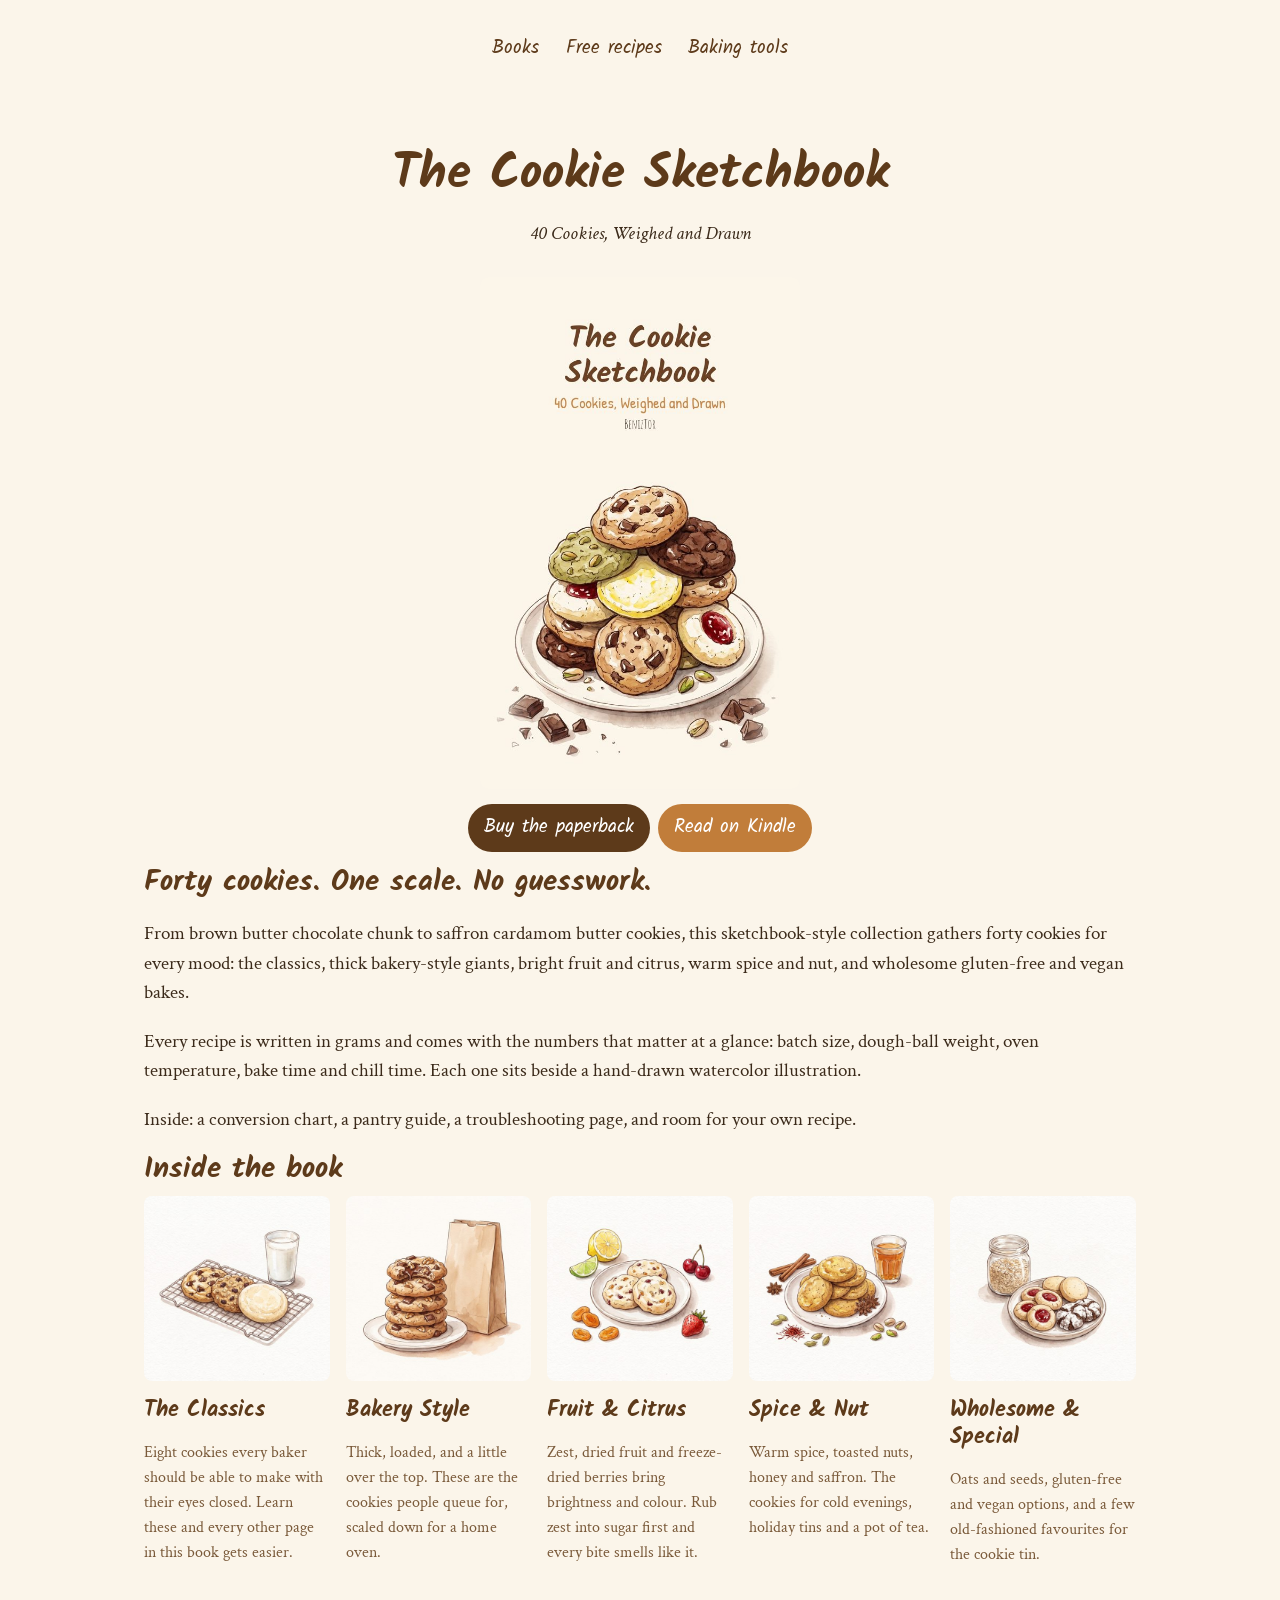
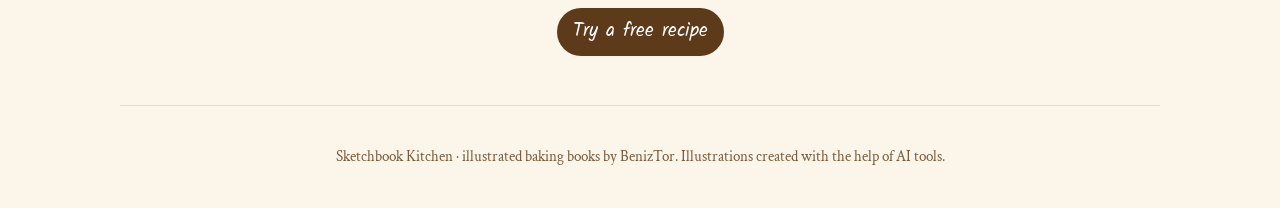
==== cookie.html @ 1b73702d "Add files via upload" ====
<!doctype html><html lang="en"><head><meta charset="utf-8"><meta name="viewport" content="width=device-width,initial-scale=1">
<title>The Cookie Sketchbook</title><meta name="description" content="Illustrated baking books written in grams: Sketchbook Kitchen by BenizTor.">
<link href="https://fonts.googleapis.com/css2?family=Crimson+Text:ital,wght@0,400;0,700;1,400&family=Kalam:wght@400;700&display=swap" rel="stylesheet">
<link rel="stylesheet" href="style.css"></head><body>
<header><nav><a href="index.html">Books</a><a href="samples.html">Free recipes</a><a href="tools.html">Baking tools</a></nav></header>
<main><h1>The Cookie Sketchbook</h1><p class="lead">40 Cookies, Weighed and Drawn</p>
<div style="text-align:center"><img src="img/cookie-cover_ebook.jpg" alt="Cover" style="max-width:320px;width:100%;border-radius:8px"><br>
<a class="btn" href="https://www.amazon.com/s?k=The+Cookie+Sketchbook+BenizTor" rel="nofollow sponsored">Buy the paperback</a><a class="btn alt" href="https://www.amazon.com/s?k=The+Cookie+Sketchbook+BenizTor" rel="nofollow sponsored">Read on Kindle</a></div>
<h2>Forty cookies. One scale. No guesswork.</h2><p>From brown butter chocolate chunk to saffron cardamom butter cookies, this sketchbook-style collection gathers forty cookies for every mood: the classics, thick bakery-style giants, bright fruit and citrus, warm spice and nut, and wholesome gluten-free and vegan bakes.</p><p>Every recipe is written in grams and comes with the numbers that matter at a glance: batch size, dough-ball weight, oven temperature, bake time and chill time. Each one sits beside a hand-drawn watercolor illustration.</p><p>Inside: a conversion chart, a pantry guide, a troubleshooting page, and room for your own recipe.</p><h2>Inside the book</h2><div class="chapters"><div><img src="img/cookie-ch1.jpg" alt="The Classics"><h3>The Classics</h3><p class="meta">Eight cookies every baker should be able to make with their eyes closed. Learn these and every other page in this book gets easier.</p></div><div><img src="img/cookie-ch2.jpg" alt="Bakery Style"><h3>Bakery Style</h3><p class="meta">Thick, loaded, and a little over the top. These are the cookies people queue for, scaled down for a home oven.</p></div><div><img src="img/cookie-ch3.jpg" alt="Fruit &amp; Citrus"><h3>Fruit &amp; Citrus</h3><p class="meta">Zest, dried fruit and freeze-dried berries bring brightness and colour. Rub zest into sugar first and every bite smells like it.</p></div><div><img src="img/cookie-ch4.jpg" alt="Spice &amp; Nut"><h3>Spice &amp; Nut</h3><p class="meta">Warm spice, toasted nuts, honey and saffron. The cookies for cold evenings, holiday tins and a pot of tea.</p></div><div><img src="img/cookie-ch5.jpg" alt="Wholesome &amp; Special"><h3>Wholesome &amp; Special</h3><p class="meta">Oats and seeds, gluten-free and vegan options, and a few old-fashioned favourites for the cookie tin.</p></div></div>
<p style="text-align:center"><a class="btn" href="samples.html#cookie">Try a free recipe</a></p></main>
<footer><p>Sketchbook Kitchen · illustrated baking books by BenizTor. Illustrations created with the help of AI tools.</p><p></p></footer>
</body></html>
---- style.css ----
:root{--bg:#FBF5EA;--ink:#3b2a1a;--head:#5d3a1a;--acc:#c17d3a;--card:#fffaf1;--line:#ead9bf}
*{box-sizing:border-box}body{margin:0;background:var(--bg);color:var(--ink);font-family:'Crimson Text',Georgia,serif;font-size:19px;line-height:1.55}
a{color:var(--head)}header,main,footer{max-width:1040px;margin:0 auto;padding:24px}
h1,h2,h3{font-family:'Kalam',cursive;color:var(--head);line-height:1.2;margin:.3em 0}h1{font-size:2.6em;text-align:center}
.lead{text-align:center;max-width:720px;margin:0 auto 1.5em;font-style:italic}
nav{text-align:center;font-family:'Kalam',cursive;margin:.5em 0 1em}nav a{margin:0 .7em;text-decoration:none}
.grid{display:grid;grid-template-columns:repeat(auto-fit,minmax(220px,1fr));gap:24px}
.card{background:var(--card);border:1px solid var(--line);border-radius:12px;padding:16px;text-align:center}
.card img{width:100%;border-radius:6px}.btn{display:inline-block;margin:6px 4px;padding:9px 16px;border-radius:999px;background:var(--head);color:#fff;text-decoration:none;font-family:'Kalam',cursive}
.btn.alt{background:var(--acc)}.meta{font-size:.85em;color:#7a5a3a}.chapters{display:grid;grid-template-columns:repeat(auto-fit,minmax(180px,1fr));gap:16px}
.chapters img{width:100%;border-radius:8px}.recipe{background:var(--card);border:1px solid var(--line);border-radius:12px;padding:20px;margin:24px 0}
.recipe img{max-width:360px;width:100%;float:right;margin:0 0 12px 20px;border-radius:8px}.recipe:after{content:"";display:block;clear:both}
table{border-collapse:collapse;width:100%;max-width:420px}td{border-bottom:1px solid var(--line);padding:3px 0}td.g{text-align:right;font-weight:bold}
footer{font-size:.8em;color:#7a5a3a;text-align:center;border-top:1px solid var(--line)}
@media(max-width:640px){.recipe img{float:none;margin:0 0 12px;max-width:100%}h1{font-size:2em}}
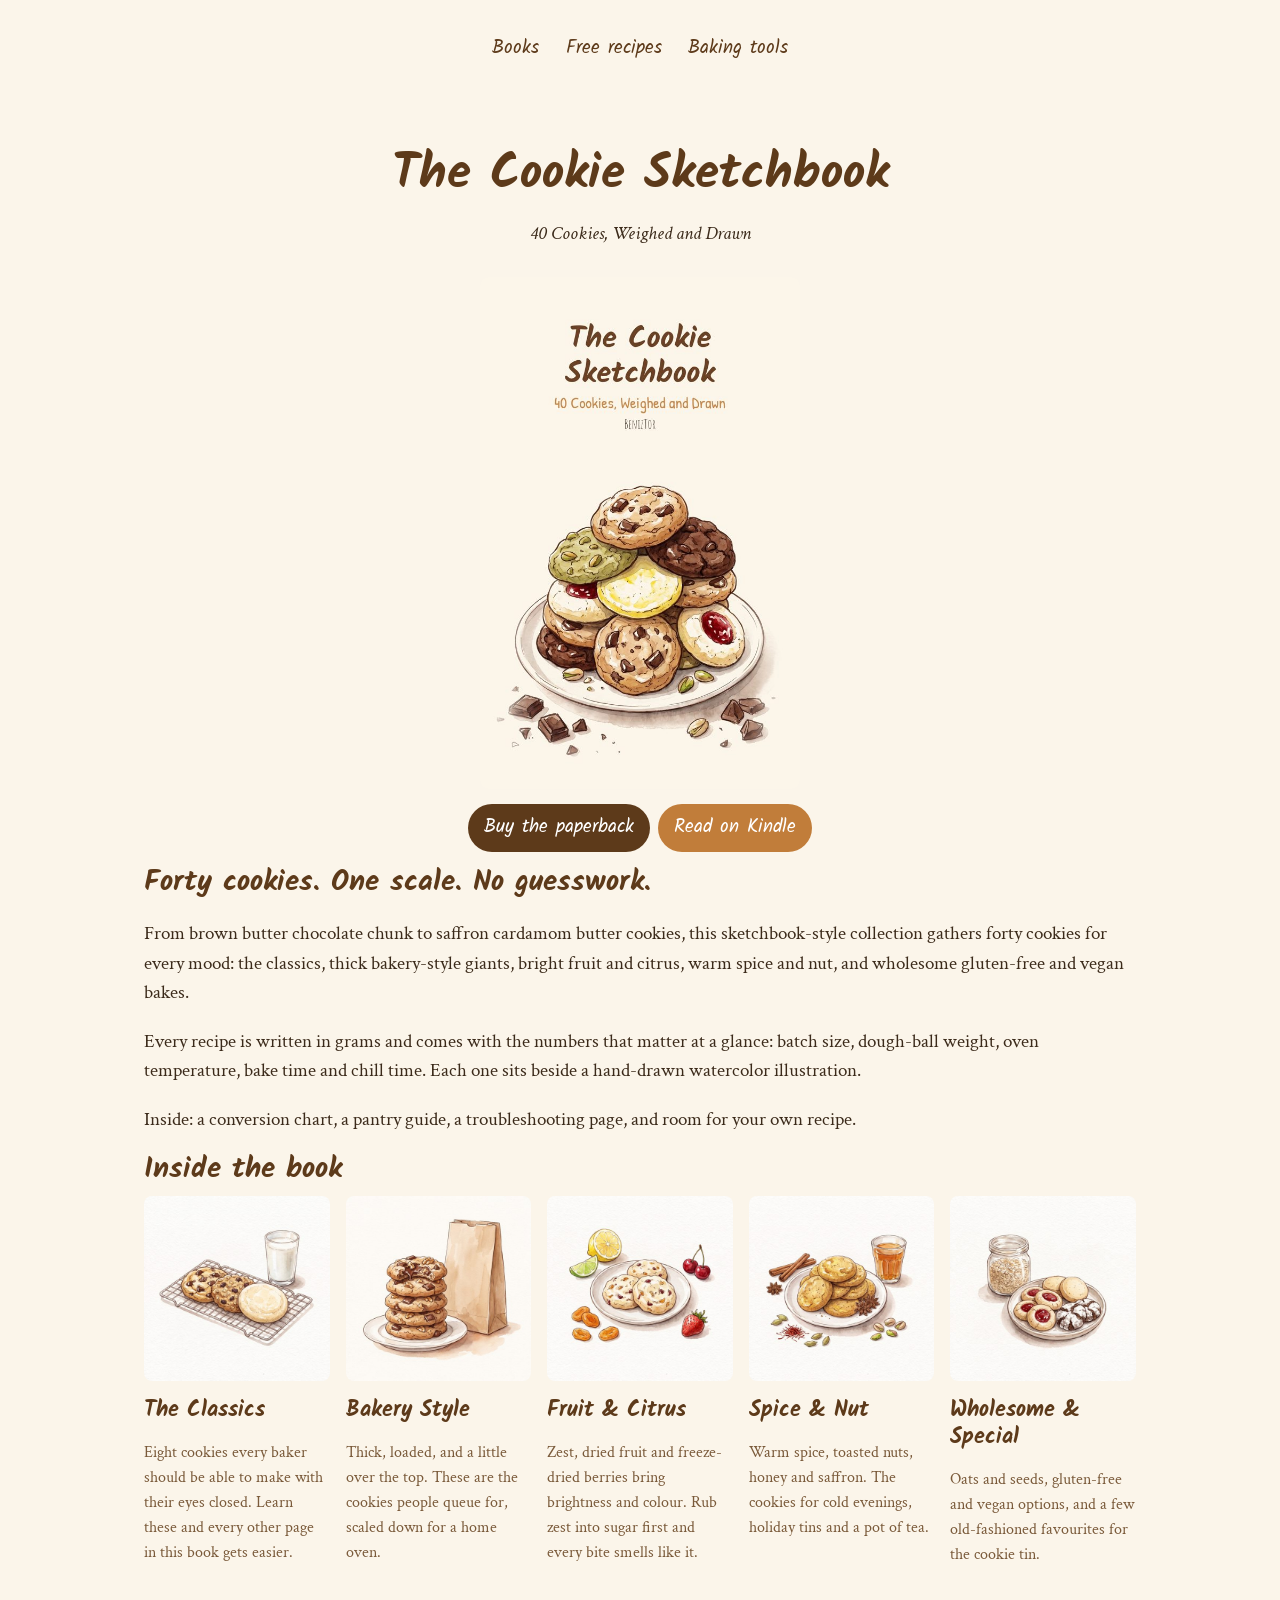
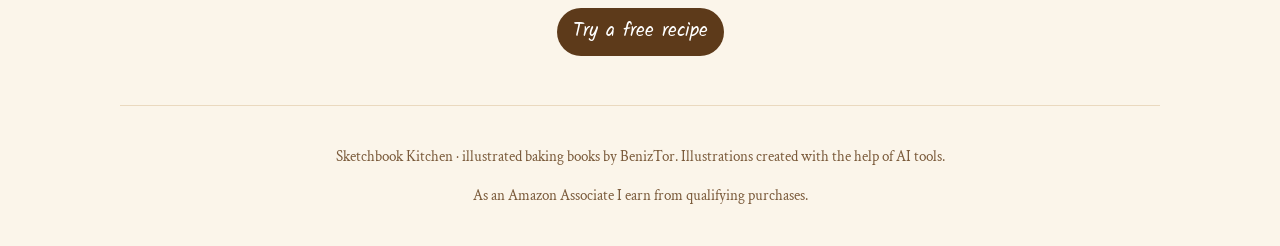
==== commit 0fb6783c: "Add files via upload" ====
--- a/cookie.html
+++ b/cookie.html
@@ -5,8 +5,8 @@
 <header><nav><a href="index.html">Books</a><a href="samples.html">Free recipes</a><a href="tools.html">Baking tools</a></nav></header>
 <main><h1>The Cookie Sketchbook</h1><p class="lead">40 Cookies, Weighed and Drawn</p>
 <div style="text-align:center"><img src="img/cookie-cover_ebook.jpg" alt="Cover" style="max-width:320px;width:100%;border-radius:8px"><br>
-<a class="btn" href="https://www.amazon.com/s?k=The+Cookie+Sketchbook+BenizTor" rel="nofollow sponsored">Buy the paperback</a><a class="btn alt" href="https://www.amazon.com/s?k=The+Cookie+Sketchbook+BenizTor" rel="nofollow sponsored">Read on Kindle</a></div>
+<a class="btn" href="https://www.amazon.com/s?k=The+Cookie+Sketchbook+BenizTor&tag=behmamparvin-20" rel="nofollow sponsored">Buy the paperback</a><a class="btn alt" href="https://www.amazon.com/s?k=The+Cookie+Sketchbook+BenizTor&tag=behmamparvin-20" rel="nofollow sponsored">Read on Kindle</a></div>
 <h2>Forty cookies. One scale. No guesswork.</h2><p>From brown butter chocolate chunk to saffron cardamom butter cookies, this sketchbook-style collection gathers forty cookies for every mood: the classics, thick bakery-style giants, bright fruit and citrus, warm spice and nut, and wholesome gluten-free and vegan bakes.</p><p>Every recipe is written in grams and comes with the numbers that matter at a glance: batch size, dough-ball weight, oven temperature, bake time and chill time. Each one sits beside a hand-drawn watercolor illustration.</p><p>Inside: a conversion chart, a pantry guide, a troubleshooting page, and room for your own recipe.</p><h2>Inside the book</h2><div class="chapters"><div><img src="img/cookie-ch1.jpg" alt="The Classics"><h3>The Classics</h3><p class="meta">Eight cookies every baker should be able to make with their eyes closed. Learn these and every other page in this book gets easier.</p></div><div><img src="img/cookie-ch2.jpg" alt="Bakery Style"><h3>Bakery Style</h3><p class="meta">Thick, loaded, and a little over the top. These are the cookies people queue for, scaled down for a home oven.</p></div><div><img src="img/cookie-ch3.jpg" alt="Fruit &amp; Citrus"><h3>Fruit &amp; Citrus</h3><p class="meta">Zest, dried fruit and freeze-dried berries bring brightness and colour. Rub zest into sugar first and every bite smells like it.</p></div><div><img src="img/cookie-ch4.jpg" alt="Spice &amp; Nut"><h3>Spice &amp; Nut</h3><p class="meta">Warm spice, toasted nuts, honey and saffron. The cookies for cold evenings, holiday tins and a pot of tea.</p></div><div><img src="img/cookie-ch5.jpg" alt="Wholesome &amp; Special"><h3>Wholesome &amp; Special</h3><p class="meta">Oats and seeds, gluten-free and vegan options, and a few old-fashioned favourites for the cookie tin.</p></div></div>
 <p style="text-align:center"><a class="btn" href="samples.html#cookie">Try a free recipe</a></p></main>
-<footer><p>Sketchbook Kitchen · illustrated baking books by BenizTor. Illustrations created with the help of AI tools.</p><p></p></footer>
+<footer><p>Sketchbook Kitchen · illustrated baking books by BenizTor. Illustrations created with the help of AI tools.</p><p>As an Amazon Associate I earn from qualifying purchases.</p></footer>
 </body></html>
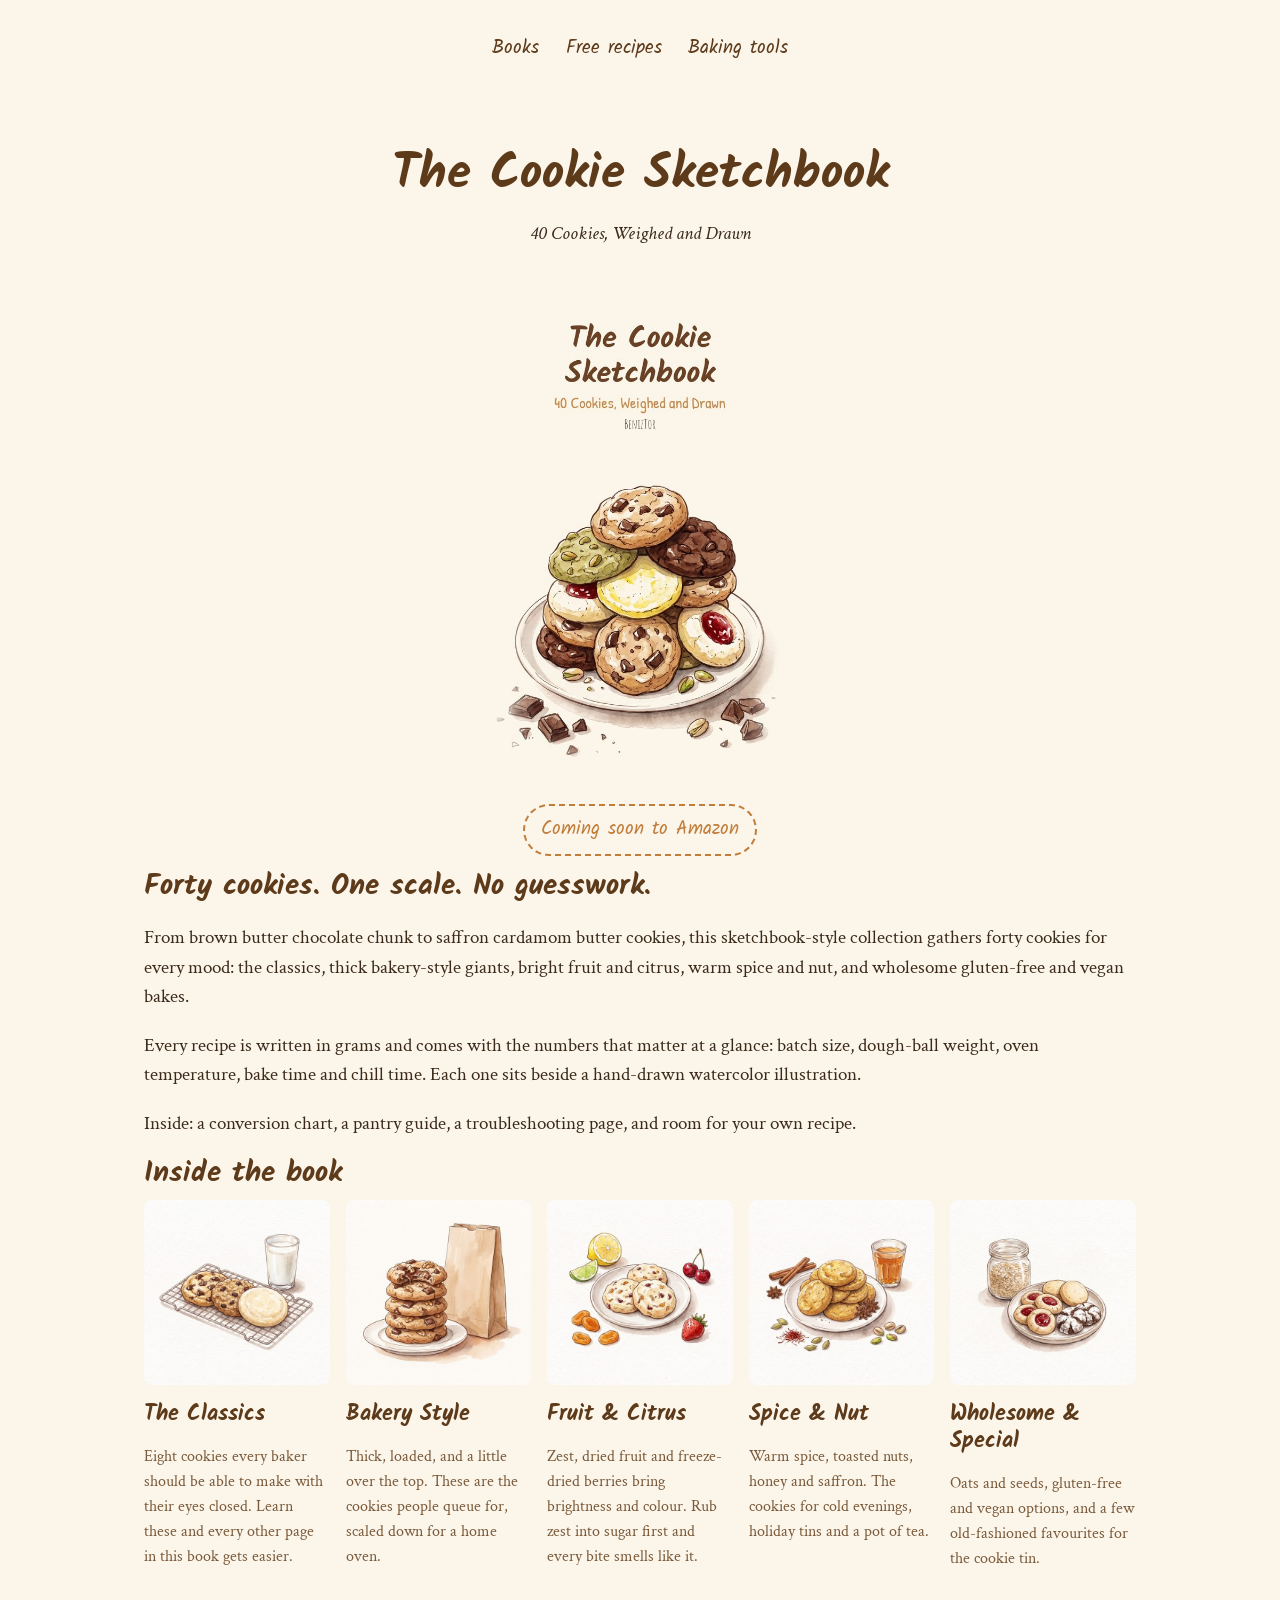
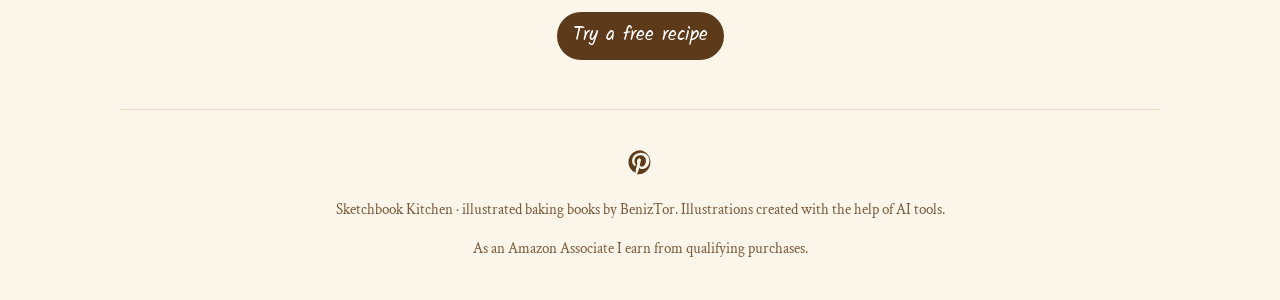
==== commit e41348a1: "Update site 2026-10-03" ====
--- a/cookie.html
+++ b/cookie.html
@@ -1,12 +1,12 @@
 <!doctype html><html lang="en"><head><meta charset="utf-8"><meta name="viewport" content="width=device-width,initial-scale=1">
 <title>The Cookie Sketchbook</title><meta name="description" content="Illustrated baking books written in grams: Sketchbook Kitchen by BenizTor.">
 <link href="https://fonts.googleapis.com/css2?family=Crimson+Text:ital,wght@0,400;0,700;1,400&family=Kalam:wght@400;700&display=swap" rel="stylesheet">
-<link rel="stylesheet" href="style.css"></head><body>
+<link rel="stylesheet" href="style.css"><meta name="p:domain_verify" content="38485bb4b9026ba784b6f9825c03a4b8"/></head><body>
 <header><nav><a href="index.html">Books</a><a href="samples.html">Free recipes</a><a href="tools.html">Baking tools</a></nav></header>
 <main><h1>The Cookie Sketchbook</h1><p class="lead">40 Cookies, Weighed and Drawn</p>
 <div style="text-align:center"><img src="img/cookie-cover_ebook.jpg" alt="Cover" style="max-width:320px;width:100%;border-radius:8px"><br>
-<a class="btn" href="https://www.amazon.com/s?k=The+Cookie+Sketchbook+BenizTor&tag=behmamparvin-20" rel="nofollow sponsored">Buy the paperback</a><a class="btn alt" href="https://www.amazon.com/s?k=The+Cookie+Sketchbook+BenizTor&tag=behmamparvin-20" rel="nofollow sponsored">Read on Kindle</a></div>
+<span class="soon">Coming soon to Amazon</span></div>
 <h2>Forty cookies. One scale. No guesswork.</h2><p>From brown butter chocolate chunk to saffron cardamom butter cookies, this sketchbook-style collection gathers forty cookies for every mood: the classics, thick bakery-style giants, bright fruit and citrus, warm spice and nut, and wholesome gluten-free and vegan bakes.</p><p>Every recipe is written in grams and comes with the numbers that matter at a glance: batch size, dough-ball weight, oven temperature, bake time and chill time. Each one sits beside a hand-drawn watercolor illustration.</p><p>Inside: a conversion chart, a pantry guide, a troubleshooting page, and room for your own recipe.</p><h2>Inside the book</h2><div class="chapters"><div><img src="img/cookie-ch1.jpg" alt="The Classics"><h3>The Classics</h3><p class="meta">Eight cookies every baker should be able to make with their eyes closed. Learn these and every other page in this book gets easier.</p></div><div><img src="img/cookie-ch2.jpg" alt="Bakery Style"><h3>Bakery Style</h3><p class="meta">Thick, loaded, and a little over the top. These are the cookies people queue for, scaled down for a home oven.</p></div><div><img src="img/cookie-ch3.jpg" alt="Fruit &amp; Citrus"><h3>Fruit &amp; Citrus</h3><p class="meta">Zest, dried fruit and freeze-dried berries bring brightness and colour. Rub zest into sugar first and every bite smells like it.</p></div><div><img src="img/cookie-ch4.jpg" alt="Spice &amp; Nut"><h3>Spice &amp; Nut</h3><p class="meta">Warm spice, toasted nuts, honey and saffron. The cookies for cold evenings, holiday tins and a pot of tea.</p></div><div><img src="img/cookie-ch5.jpg" alt="Wholesome &amp; Special"><h3>Wholesome &amp; Special</h3><p class="meta">Oats and seeds, gluten-free and vegan options, and a few old-fashioned favourites for the cookie tin.</p></div></div>
 <p style="text-align:center"><a class="btn" href="samples.html#cookie">Try a free recipe</a></p></main>
-<footer><p>Sketchbook Kitchen · illustrated baking books by BenizTor. Illustrations created with the help of AI tools.</p><p>As an Amazon Associate I earn from qualifying purchases.</p></footer>
+<footer><div class="social"><a href="https://www.pinterest.com/benizkitchen" aria-label="Pinterest" rel="me"><svg viewBox="0 0 24 24" fill="currentColor"><path d="M12 2a10 10 0 0 0-3.6 19.3c-.1-.8-.2-2 0-2.9l1.3-5.4s-.3-.7-.3-1.6c0-1.5.9-2.7 2-2.7.9 0 1.4.7 1.4 1.6 0 1-.6 2.4-.9 3.7-.3 1.1.6 2 1.7 2 2 0 3.5-2.1 3.5-5.2 0-2.7-2-4.6-4.7-4.6-3.2 0-5.1 2.4-5.1 4.9 0 1 .4 2 .9 2.6.1.1.1.2.1.3l-.3 1.4c-.1.2-.2.3-.4.2-1.5-.7-2.4-2.8-2.4-4.5 0-3.7 2.7-7.1 7.7-7.1 4 0 7.2 2.9 7.2 6.8 0 4-2.5 7.3-6 7.3-1.2 0-2.3-.6-2.7-1.4l-.7 2.8c-.3 1-.9 2.2-1.4 3A10 10 0 1 0 12 2z"/></svg></a></div><p>Sketchbook Kitchen · illustrated baking books by BenizTor. Illustrations created with the help of AI tools.</p><p>As an Amazon Associate I earn from qualifying purchases.</p></footer>
 </body></html>
--- a/style.css
+++ b/style.css
@@ -8,9 +8,10 @@
 .grid{display:grid;grid-template-columns:repeat(auto-fit,minmax(220px,1fr));gap:24px}
 .card{background:var(--card);border:1px solid var(--line);border-radius:12px;padding:16px;text-align:center}
 .card img{width:100%;border-radius:6px}.btn{display:inline-block;margin:6px 4px;padding:9px 16px;border-radius:999px;background:var(--head);color:#fff;text-decoration:none;font-family:'Kalam',cursive}
-.btn.alt{background:var(--acc)}.meta{font-size:.85em;color:#7a5a3a}.chapters{display:grid;grid-template-columns:repeat(auto-fit,minmax(180px,1fr));gap:16px}
+.btn.alt{background:var(--acc)}.soon{display:inline-block;margin:6px 4px;padding:9px 16px;border-radius:999px;border:2px dashed var(--acc);color:var(--acc);font-family:'Kalam',cursive}.meta{font-size:.85em;color:#7a5a3a}.chapters{display:grid;grid-template-columns:repeat(auto-fit,minmax(180px,1fr));gap:16px}
 .chapters img{width:100%;border-radius:8px}.recipe{background:var(--card);border:1px solid var(--line);border-radius:12px;padding:20px;margin:24px 0}
 .recipe img{max-width:360px;width:100%;float:right;margin:0 0 12px 20px;border-radius:8px}.recipe:after{content:"";display:block;clear:both}
 table{border-collapse:collapse;width:100%;max-width:420px}td{border-bottom:1px solid var(--line);padding:3px 0}td.g{text-align:right;font-weight:bold}
 footer{font-size:.8em;color:#7a5a3a;text-align:center;border-top:1px solid var(--line)}
+.social{display:flex;gap:18px;justify-content:center;margin:14px 0 4px}.social a{color:var(--head)}.social svg{width:28px;height:28px}
 @media(max-width:640px){.recipe img{float:none;margin:0 0 12px;max-width:100%}h1{font-size:2em}}
